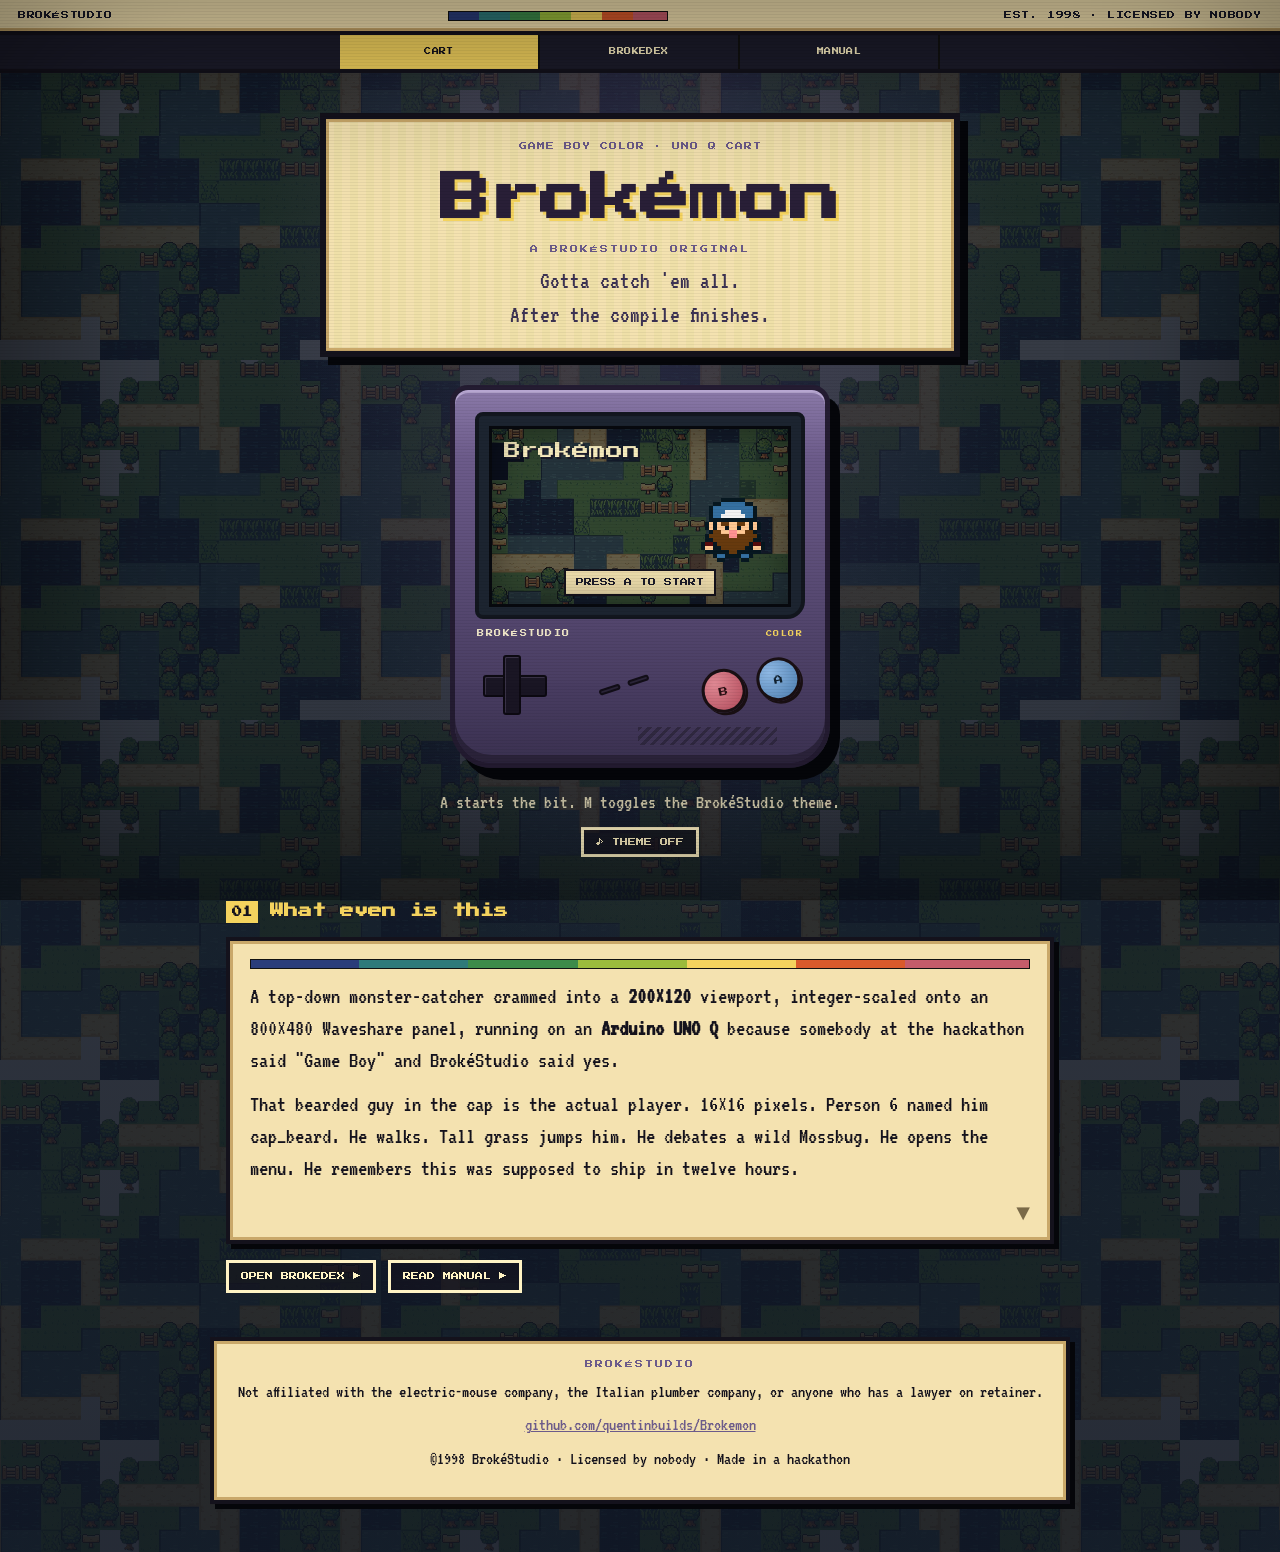
==== landing/index.html @ f752fb01 "feat: add BrokéStudio landing site with Brokedex and booklet Co-authored-by: Cursor <cursoragent@cur" ====
<!DOCTYPE html>
<html lang="en">
<head>
  <meta charset="utf-8">
  <meta name="viewport" content="width=device-width, initial-scale=1">
  <title>Brokémon — BrokéStudio</title>
  <meta name="description" content="A 200×120 monster-catching game from BrokéStudio. Five original creatures. Arduino UNO Q.">
  <link rel="icon" href="assets/walker-idle.png">
  <link rel="preconnect" href="https://fonts.googleapis.com">
  <link rel="preconnect" href="https://fonts.gstatic.com" crossorigin>
  <link href="https://fonts.googleapis.com/css2?family=Press+Start+2P&family=VT323&display=swap" rel="stylesheet">
  <link rel="stylesheet" href="styles.css">
</head>
<body>
  <div class="scanlines" aria-hidden="true"></div>
  <div class="vignette" aria-hidden="true"></div>

  <header class="boot-bar">
    <span>BROKÉSTUDIO</span>
    <span class="tabs" aria-hidden="true"></span>
    <span>EST. 1998 · LICENSED BY NOBODY</span>
  </header>

  <nav class="site-nav">
    <a href="index.html" class="on">CART</a>
    <a href="brokedex.html">BROKEDEX</a>
    <a href="play.html">MANUAL</a>
  </nav>

  <main>
    <section class="hero">
      <div class="cart-label">
        <p class="eyebrow">GAME BOY COLOR · UNO Q CART</p>
        <h1>Brokémon</h1>
        <p class="studio-mark">A BROKÉSTUDIO ORIGINAL</p>
        <p class="tag">Gotta catch 'em all.<br>After the compile finishes.</p>
      </div>

      <div class="gb">
        <div class="gb-bezel">
          <div class="gb-lens">
            <div class="gb-screen" id="screen" role="button" tabindex="0" aria-label="Press A to start">
              <div class="screen-map"></div>
              <div class="screen-shade"></div>
              <i class="walker-sprite screen-walker" aria-hidden="true"></i>
              <div class="screen-ui">
                <p class="screen-title">Brokémon</p>
                <div class="screen-prompt blink">PRESS A TO START</div>
              </div>
              <div class="screen-line hidden" id="line">AH SHIT,<br>HERE WE GO AGAIN</div>
              <div class="crt"></div>
            </div>
          </div>
          <div class="gb-brand">
            <span>BROKÉSTUDIO</span>
            <small>COLOR</small>
          </div>
          <div class="gb-btns">
            <div class="dpad" aria-hidden="true"><i></i></div>
            <div class="selects"><span></span><span></span></div>
            <div class="ab">
              <button type="button" class="face-btn" id="btn-b">B</button>
              <button type="button" class="face-btn a" id="btn-a">A</button>
            </div>
          </div>
          <div class="speaker" aria-hidden="true"></div>
        </div>
      </div>

      <p class="hint" id="hint">A starts the bit. M toggles the BrokéStudio theme.</p>
      <button type="button" class="music" id="music">♪ THEME OFF</button>
    </section>

    <section class="panel">
      <h2><span>01</span> What even is this</h2>
      <div class="window dialogue">
        <div class="window-tabs" aria-hidden="true"></div>
        <p>A top-down monster-catcher crammed into a <strong>200×120</strong> viewport, integer-scaled onto an 800×480 Waveshare panel, running on an <strong>Arduino UNO Q</strong> because somebody at the hackathon said "Game Boy" and BrokéStudio said yes.</p>
        <p>That bearded guy in the cap is the actual player. 16×16 pixels. Person 6 named him cap_beard. He walks. Tall grass jumps him. He debates a wild Mossbug. He opens the menu. He remembers this was supposed to ship in twelve hours.</p>
        <p class="end">▼</p>
      </div>
      <div class="cta-row">
        <a class="music" href="brokedex.html">OPEN BROKEDEX ▶</a>
        <a class="music" href="play.html">READ MANUAL ▶</a>
      </div>
    </section>
  </main>

  <footer class="window">
    <p class="studio-mark">BROKÉSTUDIO</p>
    <p>Not affiliated with the electric-mouse company, the Italian plumber company, or anyone who has a lawyer on retainer.</p>
    <p><a href="https://github.com/quentinbuilds/Brokemon">github.com/quentinbuilds/Brokemon</a></p>
    <p>©1998 BrokéStudio · Licensed by nobody · Made in a hackathon</p>
  </footer>

  <audio id="theme" src="assets/title.ogg" loop preload="none"></audio>
  <script src="script.js"></script>
</body>
</html>
---- landing/styles.css ----
:root {
  --ink: #14121c;
  --navy: #1a1c2c;
  --field: #0e1420;
  --cream: #fff3c4;
  --gold: #f4d35e;
  --panel: #f4e2b0;
  --panel-edge: #c9a86a;
  --shadow: #1c1c2b;
  --grass: #3d8b4a;
  --fire: #d95a2b;
  --water: #3a7ca5;
  --rock: #8a7a5a;
  --electric: #c9b43a;
  --grape: #6c5b8a;
  --grape-dk: #3d3354;
  --lens: #1c2430;
}

* { box-sizing: border-box; }
html, body { margin: 0; }
body {
  min-height: 100vh;
  background:
    radial-gradient(ellipse at 50% 12%, rgb(108 91 138 / 0.28), transparent 42%),
    linear-gradient(rgb(14 20 32 / 0.82), rgb(14 20 32 / 0.9)),
    url("assets/tileset.png") center top / 360px;
  color: var(--cream);
  font-family: "VT323", monospace;
  font-size: 23px;
  line-height: 1.4;
  image-rendering: pixelated;
}

img { image-rendering: pixelated; image-rendering: crisp-edges; }

.scanlines,
.vignette {
  pointer-events: none;
  position: fixed;
  inset: 0;
  z-index: 20;
}
.scanlines {
  background: repeating-linear-gradient(
    to bottom,
    rgb(0 0 0 / 0),
    rgb(0 0 0 / 0) 2px,
    rgb(0 0 0 / 0.1) 3px
  );
}
.vignette {
  box-shadow: inset 0 0 160px 40px rgb(0 0 0 / 0.45);
}

.boot-bar {
  display: flex;
  justify-content: space-between;
  align-items: center;
  gap: 16px;
  padding: 10px 18px;
  background: var(--panel);
  color: var(--shadow);
  font-family: "Press Start 2P", monospace;
  font-size: 8px;
  letter-spacing: 0.6px;
  border-bottom: 4px solid var(--ink);
  box-shadow: inset 0 -3px 0 var(--panel-edge);
}
.site-nav {
  display: flex;
  justify-content: center;
  gap: 0;
  background: #1c1c2b;
  border-bottom: 4px solid var(--ink);
}
.site-nav a {
  flex: 1;
  max-width: 200px;
  padding: 12px 6px;
  text-align: center;
  text-decoration: none;
  color: var(--cream);
  font-family: "Press Start 2P", monospace;
  font-size: 7px;
  letter-spacing: 0.4px;
  border-right: 2px solid #111;
}
.site-nav a:hover,
.site-nav a.on {
  background: var(--gold);
  color: var(--ink);
}

.tabs,
.window-tabs {
  height: 10px;
  flex: 1;
  max-width: 220px;
  background: linear-gradient(
    90deg,
    #2a3d7a 0 14%,
    #2f7a7a 14% 28%,
    #3d8b4a 28% 42%,
    #9bbb3c 42% 56%,
    #f4d35e 56% 70%,
    #d95a2b 70% 84%,
    #c45c6a 84% 100%
  );
  box-shadow: inset 0 0 0 1px #111;
}

.hero {
  max-width: 920px;
  margin: 0 auto;
  padding: 40px 16px 8px;
  text-align: center;
}

.cart-label {
  margin: 0 auto 28px;
  max-width: 640px;
  padding: 22px 18px 18px;
  background:
    repeating-linear-gradient(90deg, #f4e2b0, #f4e2b0 8px, #efe0a8 8px, #efe0a8 16px);
  color: var(--ink);
  border: 6px solid var(--ink);
  box-shadow:
    inset 0 0 0 3px var(--panel-edge),
    8px 8px 0 #05060a;
}
.eyebrow {
  margin: 0 0 12px;
  font-family: "Press Start 2P", monospace;
  font-size: 8px;
  color: #6c5b8a;
  letter-spacing: 1px;
}
h1 {
  margin: 0 0 10px;
  font-family: "Press Start 2P", monospace;
  font-size: clamp(28px, 8vw, 50px);
  color: #2a2038;
  text-shadow: 3px 3px 0 #f4d35e;
}
.studio-mark {
  margin: 0 0 10px;
  font-family: "Press Start 2P", monospace;
  font-size: 8px;
  letter-spacing: 2px;
  color: #6c5b8a;
}
.tag {
  margin: 0;
  font-size: 24px;
  color: #3d3354;
}

.gb { display: flex; justify-content: center; }
.gb-bezel {
  width: min(100%, 380px);
  padding: 22px 20px 16px;
  background:
    linear-gradient(180deg, #8a79a8 0%, var(--grape) 18%, var(--grape-dk) 100%);
  border: 5px solid #241c32;
  border-radius: 18px 18px 42px 42px;
  box-shadow:
    inset 0 3px 0 #b6a6d0,
    inset 0 -8px 0 #2c243c,
    10px 12px 0 #05060a;
}
.gb-lens {
  padding: 10px 10px 8px;
  background: var(--lens);
  border: 4px solid #12161e;
  border-radius: 8px 8px 18px 8px;
}
.gb-screen {
  position: relative;
  aspect-ratio: 200 / 120;
  overflow: hidden;
  cursor: pointer;
  background: #0c101e;
  border: 3px solid #07090e;
}
.screen-map {
  position: absolute;
  inset: 0;
  background: url("assets/tileset.png") center / cover;
  filter: saturate(0.85) brightness(0.62);
}
.screen-shade { position: absolute; inset: 0; background: rgb(12 16 30 / 0.38); }
.walker-sprite {
  width: 16px;
  height: 16px;
  display: inline-block;
  background: url("assets/walker.png") 0 0 / 160px 16px no-repeat;
  image-rendering: pixelated;
}
.walker-sprite.idle { transform: scale(5); transform-origin: left center; }
.walker-sprite.walk { animation: walk-front 0.34s steps(1) infinite; }

.screen-walker {
  position: absolute;
  right: 16%;
  bottom: 24%;
  transform: scale(4);
  transform-origin: bottom center;
  animation: walk-front 0.34s steps(1) infinite;
}
.screen-ui {
  position: absolute;
  inset: 0;
  display: flex;
  flex-direction: column;
  justify-content: space-between;
  padding: 10px 12px 8px;
}
.screen-title {
  margin: 0;
  width: 64%;
  text-align: left;
  font-family: "Press Start 2P", monospace;
  font-size: clamp(11px, 3.2vw, 17px);
  color: var(--cream);
  text-shadow: 2px 2px 0 var(--shadow);
}
.screen-prompt {
  align-self: center;
  padding: 6px 10px;
  background: rgb(244 226 176 / 0.96);
  color: var(--shadow);
  font-family: "Press Start 2P", monospace;
  font-size: 8px;
  border: 2px solid var(--ink);
}
.blink { animation: blink 1.1s steps(2, end) infinite; }
.screen-line {
  position: absolute;
  left: 7%;
  right: 7%;
  top: 30%;
  padding: 12px 10px;
  background: rgb(20 18 28 / 0.92);
  color: var(--cream);
  border: 3px solid var(--cream);
  font-family: "Press Start 2P", monospace;
  font-size: 9px;
  line-height: 1.65;
}
.hidden { display: none !important; }
.crt {
  position: absolute;
  inset: 0;
  box-shadow: inset 0 0 36px rgb(0 0 0 / 0.4);
  pointer-events: none;
}

.gb-brand {
  display: flex;
  justify-content: space-between;
  align-items: baseline;
  margin: 10px 2px 12px;
  font-family: "Press Start 2P", monospace;
  font-size: 7px;
  letter-spacing: 1.5px;
  color: #efe6c8;
}
.gb-brand small {
  font-size: 6px;
  color: #f4d35e;
}

.gb-btns {
  display: flex;
  justify-content: space-between;
  align-items: center;
  padding: 0 4px 8px;
}
.dpad {
  width: 68px;
  height: 68px;
  position: relative;
}
.dpad i,
.dpad::before {
  content: "";
  position: absolute;
  background: #1a1624;
  border: 2px solid #0d0a12;
  box-shadow: inset 1px 1px 0 #3a3348;
}
.dpad i { left: 24px; top: 4px; width: 18px; height: 60px; border-radius: 3px; }
.dpad::before { left: 4px; top: 24px; width: 60px; height: 18px; border-radius: 3px; }

.selects {
  display: flex;
  gap: 8px;
  transform: rotate(-18deg);
}
.selects span {
  width: 22px;
  height: 6px;
  border-radius: 6px;
  background: #2a2438;
  border: 2px solid #120e18;
}

.ab { display: flex; gap: 12px; transform: rotate(-12deg); }
.face-btn {
  width: 44px;
  height: 44px;
  border-radius: 50%;
  border: 3px solid #1a1014;
  background: radial-gradient(circle at 30% 28%, #e08994, #b44c5c);
  color: #2a1014;
  font-family: "Press Start 2P", monospace;
  font-size: 9px;
  cursor: pointer;
  box-shadow: 2px 3px 0 #1a1014;
}
.face-btn.a {
  background: radial-gradient(circle at 30% 28%, #8eb8e4, #4d7eb0);
  color: #10202e;
}
.face-btn:active { transform: translate(1px, 2px); box-shadow: none; }

.speaker {
  height: 18px;
  margin: 0 28px 2px auto;
  width: 42%;
  background: repeating-linear-gradient(
    135deg,
    #2a2438 0 3px,
    transparent 3px 7px
  );
  opacity: 0.7;
}

.hint {
  max-width: 520px;
  margin: 20px auto 8px;
  color: #d8d0b0;
  font-size: 20px;
}
.music {
  margin: 0 0 10px;
  padding: 8px 12px;
  border: 3px solid var(--cream);
  background: rgb(20 18 28 / 0.55);
  color: var(--cream);
  font-family: "Press Start 2P", monospace;
  font-size: 8px;
  cursor: pointer;
}

.panel {
  max-width: 860px;
  margin: 0 auto;
  padding: 26px 16px;
}
h2 {
  display: flex;
  align-items: center;
  gap: 12px;
  margin: 0 0 14px;
  font-family: "Press Start 2P", monospace;
  font-size: 14px;
  color: var(--gold);
  text-shadow: 2px 2px 0 var(--shadow);
}
h2 span {
  display: inline-block;
  padding: 4px 6px;
  background: var(--gold);
  color: var(--ink);
  text-shadow: none;
  font-size: 10px;
}
.sub { margin: -4px 0 16px; color: #d8d0b0; }

.page-lead {
  display: flex;
  align-items: center;
  gap: 28px;
  margin-bottom: 18px;
}
.page-lead .walker-sprite { flex: 0 0 16px; }

.cta-row {
  display: flex;
  flex-wrap: wrap;
  gap: 12px;
  margin-top: 16px;
}
.cta-row .music { text-decoration: none; display: inline-block; }

.field {
  position: relative;
  height: 160px;
  margin-bottom: 18px;
  overflow: hidden;
  padding: 0;
}
.field-map {
  position: absolute;
  inset: 0;
  background: url("assets/tileset.png") center / 280px;
  filter: saturate(0.8) brightness(0.7);
}
.field-walker {
  position: absolute;
  left: 12%;
  bottom: 36px;
  transform: scale(5);
  transform-origin: bottom left;
  animation: walk-front 0.34s steps(1) infinite, patrol 3.2s steps(8) infinite;
}
.field-caption {
  position: absolute;
  left: 10px;
  right: 10px;
  bottom: 8px;
  margin: 0;
  font-family: "Press Start 2P", monospace;
  font-size: 7px;
  color: var(--cream);
  text-shadow: 2px 2px 0 #111;
}

.window {
  background: var(--panel);
  color: var(--ink);
  border: 4px solid var(--ink);
  box-shadow:
    inset 0 0 0 3px var(--panel-edge),
    5px 5px 0 #05060a;
}
.dialogue { padding: 18px 20px 10px; }
.dialogue .window-tabs { display: block; margin: 0 0 12px; max-width: 100%; }
.dialogue p { margin: 0 0 12px; }
.dialogue .end { text-align: right; margin: 0; color: #7a6a48; animation: bob 0.8s steps(2, end) infinite; }

.dex { display: grid; gap: 16px; }
.mon {
  display: grid;
  grid-template-columns: 132px 1fr;
  gap: 14px;
  padding: 12px;
}
.tiny-row {
  display: grid;
  grid-template-columns: 1fr 1fr;
  gap: 16px;
}
.mon.tiny { grid-template-columns: 56px 1fr; align-items: center; }
.mon h3 {
  margin: 0;
  font-family: "Press Start 2P", monospace;
  font-size: 11px;
}
.mon header {
  display: flex;
  flex-wrap: wrap;
  align-items: center;
  gap: 8px;
  margin-bottom: 6px;
}
.mon header small {
  width: 100%;
  font-family: "Press Start 2P", monospace;
  font-size: 7px;
  color: #6c5b8a;
}
.mon p { margin: 0; }
.art {
  width: 132px;
  height: 132px;
  object-fit: contain;
  background:
    linear-gradient(#1a1c2c, #1a1c2c) padding-box,
    repeating-linear-gradient(45deg, #2a3142, #2a3142 6px, #232836 6px, #232836 12px) border-box;
  border: 3px solid var(--ink);
}
.gb-sprite {
  width: 16px;
  height: 16px;
  transform: scale(2);
  transform-origin: left center;
}
.gb-sprite.lg {
  width: 16px;
  height: 16px;
  transform: scale(3);
  transform-origin: center;
  justify-self: center;
}

.type {
  padding: 3px 6px;
  font-family: "Press Start 2P", monospace;
  font-size: 7px;
  border: 2px solid var(--ink);
}
.type.fire { background: var(--fire); color: #fff3c4; }
.type.grass { background: var(--grass); color: #fff3c4; }
.type.water { background: var(--water); color: #fff3c4; }
.type.rock { background: var(--rock); color: #fff3c4; }
.type.electric { background: var(--electric); color: #1c1c2b; }

.stat {
  display: flex;
  align-items: center;
  gap: 8px;
  margin-top: 10px;
  font-family: "Press Start 2P", monospace;
  font-size: 8px;
}
.hud-bar {
  flex: 1;
  height: 10px;
  border: 2px solid var(--ink);
  background: #1c1c2b;
}
.hud-bar i {
  display: block;
  height: 100%;
  background: linear-gradient(90deg, #3d8b4a 0 55%, #c9b43a 55% 80%, #d95a2b 80%);
}

.steps {
  margin: 0 0 14px;
  padding: 0;
  list-style: none;
  counter-reset: step;
}
.steps li {
  counter-increment: step;
  margin: 0 0 10px;
  padding: 12px 14px 12px 52px;
  background: rgb(244 226 176 / 0.12);
  border: 3px solid var(--cream);
  box-shadow: 4px 4px 0 #05060a;
  position: relative;
}
.steps li::before {
  content: counter(step);
  position: absolute;
  left: 12px;
  top: 13px;
  font-family: "Press Start 2P", monospace;
  font-size: 11px;
  color: var(--gold);
}
.steps b { color: var(--gold); }

.walker {
  display: flex;
  align-items: center;
  gap: 22px;
  padding: 12px 14px;
  font-size: 20px;
}
.player-walk {
  width: 8px;
  height: 12px;
  display: block;
  background: url("assets/player.png") 0 0 / 64px 12px;
  transform: scale(4);
  transform-origin: left center;
  animation: walk 0.6s steps(2) infinite;
}

.booklet {
  padding: 22px 22px 16px;
}
.booklet h2 {
  margin: 0 0 8px;
  color: var(--ink);
  text-shadow: none;
}
.booklet h3 {
  margin: 18px 0 8px;
  font-family: "Press Start 2P", monospace;
  font-size: 10px;
  color: #6c5b8a;
}
.book-kicker {
  margin: 0 0 10px;
  font-family: "Press Start 2P", monospace;
  font-size: 7px;
  letter-spacing: 1px;
  color: #6c5b8a;
}
.book-lead,
.booklet p {
  margin: 0 0 10px;
}
.book-cap {
  margin: 8px 0 4px !important;
  font-size: 20px;
  color: #5a4a38;
}
.book-spec {
  margin: 16px 0 0 !important;
  font-size: 18px;
  color: #7a6a48;
}
.booklet .field {
  margin: 12px 0 4px;
  border: 3px solid var(--ink);
  box-shadow: none;
  background: none;
}
.pad {
  width: 100%;
  border-collapse: collapse;
  margin: 0 0 8px;
}
.pad th,
.pad td {
  padding: 8px 6px;
  border-bottom: 2px solid #d8c48a;
  text-align: left;
  vertical-align: top;
}
.pad th {
  width: 28%;
  font-family: "Press Start 2P", monospace;
  font-size: 8px;
  color: #3d3354;
}
.caution {
  margin: 16px 0 8px;
  padding: 12px 12px 10px;
  border: 3px solid var(--ink);
  background: #f4d35e;
  font-size: 20px;
}
.caution b {
  display: block;
  margin-bottom: 6px;
  font-family: "Press Start 2P", monospace;
  font-size: 8px;
}

footer.window {
  max-width: 860px;
  margin: 8px auto 48px;
  padding: 18px 16px 20px;
  text-align: center;
  font-size: 18px;
}
footer a { color: #6c5b8a; }
footer p { margin: 0 0 8px; }

@keyframes bob {
  from { transform: translateY(0); }
  to { transform: translateY(3px); }
}
@keyframes walk {
  from { background-position: 0 0; }
  to { background-position: -16px 0; }
}
@keyframes blink {
  50% { opacity: 0.25; }
}
@keyframes walk-front {
  0%, 49% { background-position: -64px 0; }
  50%, 100% { background-position: -80px 0; }
}
@keyframes patrol {
  0% { left: 10%; }
  100% { left: 72%; }
}

@media (max-width: 700px) {
  .boot-bar { font-size: 6px; }
  .tiny-row,
  .mon,
  .mon.tiny,
  .page-lead { grid-template-columns: 1fr; }
  .page-lead { flex-direction: column; align-items: flex-start; }
  .art { width: 100%; height: 180px; }
}
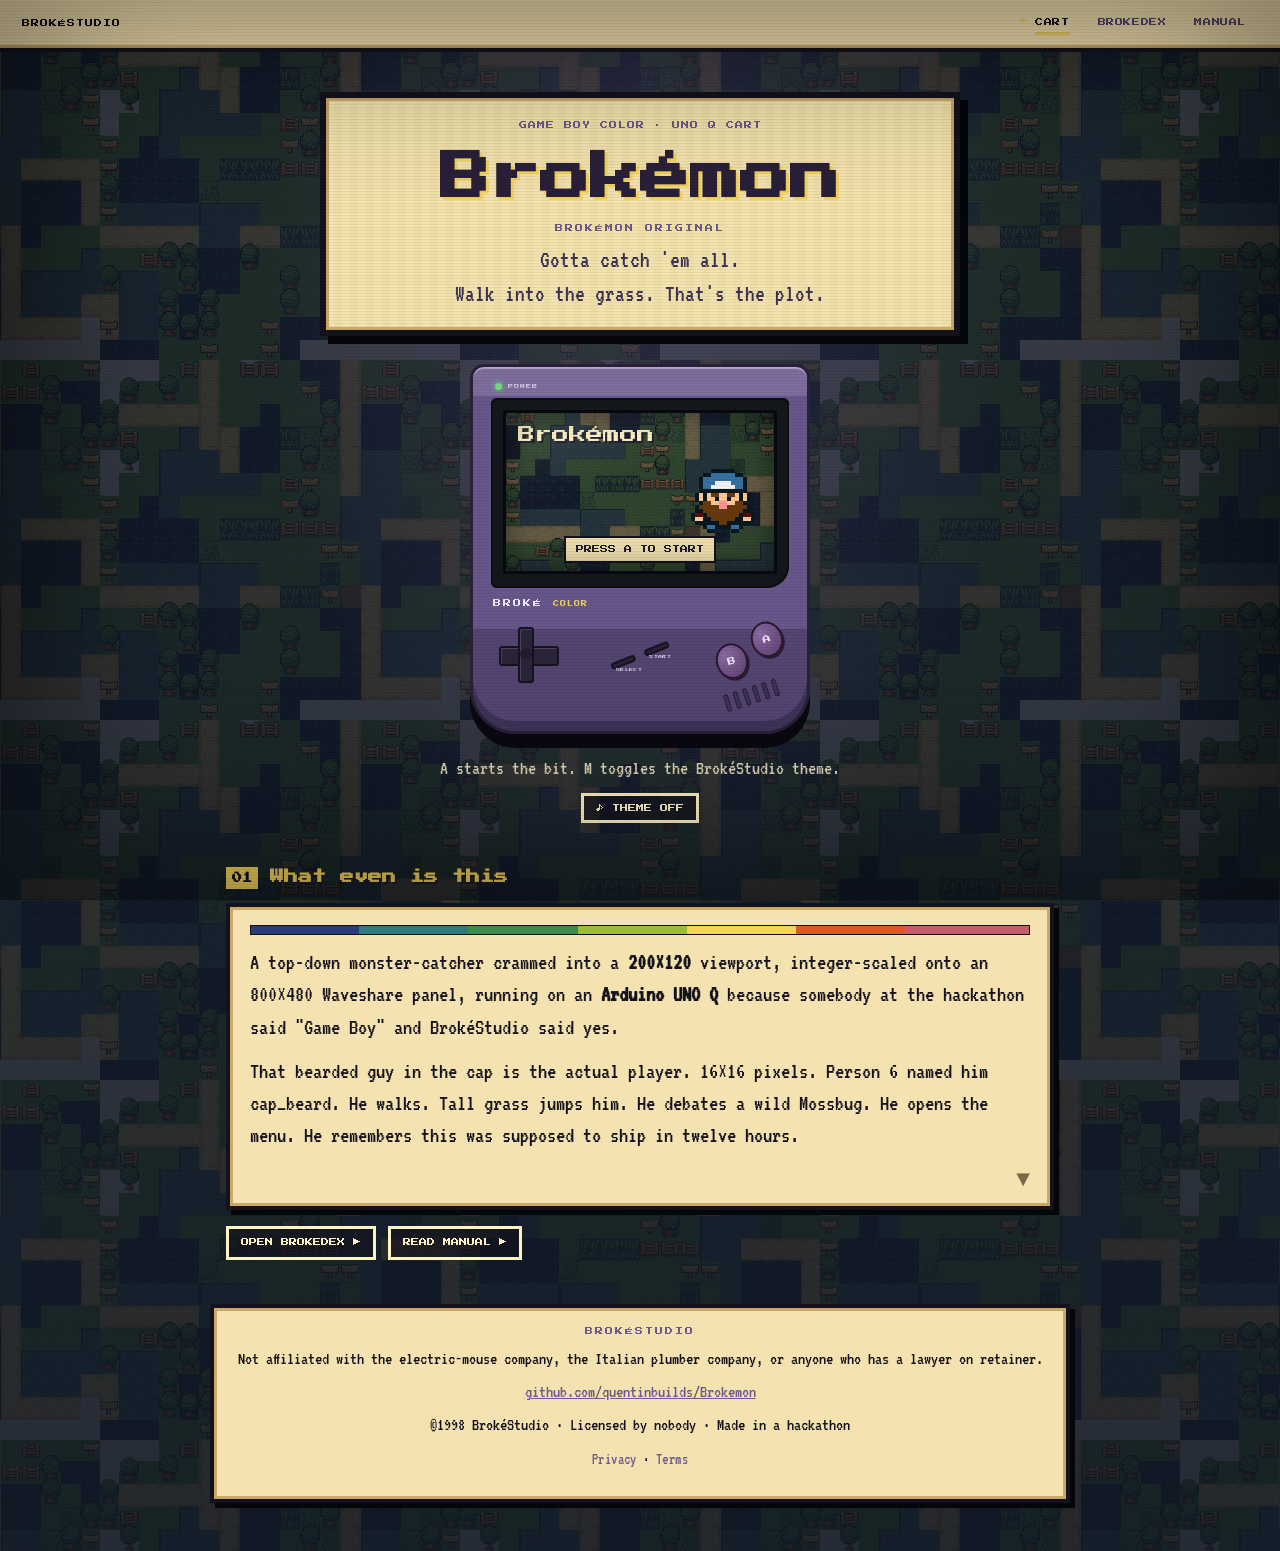
==== commit e5ed0584: "feat: polish the BrokéStudio cart page and add privacy plus terms The header, Game Boy shell, and fo" ====
--- a/landing/index.html
+++ b/landing/index.html
@@ -15,30 +15,28 @@
   <div class="scanlines" aria-hidden="true"></div>
   <div class="vignette" aria-hidden="true"></div>
 
-  <header class="boot-bar">
-    <span>BROKÉSTUDIO</span>
-    <span class="tabs" aria-hidden="true"></span>
-    <span>EST. 1998 · LICENSED BY NOBODY</span>
+  <header class="topbar">
+    <a class="logo" href="index.html">BROKÉSTUDIO</a>
+    <nav class="site-nav">
+      <a href="index.html" class="on">CART</a>
+      <a href="brokedex.html">BROKEDEX</a>
+      <a href="play.html">MANUAL</a>
+    </nav>
   </header>
-
-  <nav class="site-nav">
-    <a href="index.html" class="on">CART</a>
-    <a href="brokedex.html">BROKEDEX</a>
-    <a href="play.html">MANUAL</a>
-  </nav>
 
   <main>
     <section class="hero">
       <div class="cart-label">
         <p class="eyebrow">GAME BOY COLOR · UNO Q CART</p>
         <h1>Brokémon</h1>
-        <p class="studio-mark">A BROKÉSTUDIO ORIGINAL</p>
-        <p class="tag">Gotta catch 'em all.<br>After the compile finishes.</p>
+        <p class="studio-mark">BROKÉMON ORIGINAL</p>
+        <p class="tag">Gotta catch 'em all.<br>Walk into the grass. That's the plot.</p>
       </div>
 
       <div class="gb">
-        <div class="gb-bezel">
-          <div class="gb-lens">
+        <div class="gb-shell">
+          <div class="gb-power"><i></i><span>POWER</span></div>
+          <div class="gb-well">
             <div class="gb-screen" id="screen" role="button" tabindex="0" aria-label="Press A to start">
               <div class="screen-map"></div>
               <div class="screen-shade"></div>
@@ -51,19 +49,19 @@
               <div class="crt"></div>
             </div>
           </div>
-          <div class="gb-brand">
-            <span>BROKÉSTUDIO</span>
-            <small>COLOR</small>
-          </div>
-          <div class="gb-btns">
+          <p class="gb-wordmark">BROKÉ <small>COLOR</small></p>
+          <div class="gb-controls">
             <div class="dpad" aria-hidden="true"><i></i></div>
-            <div class="selects"><span></span><span></span></div>
+            <div class="selects">
+              <span><em>SELECT</em></span>
+              <span><em>START</em></span>
+            </div>
             <div class="ab">
-              <button type="button" class="face-btn" id="btn-b">B</button>
-              <button type="button" class="face-btn a" id="btn-a">A</button>
+              <button type="button" class="face-btn" id="btn-b" aria-label="B">B</button>
+              <button type="button" class="face-btn a" id="btn-a" aria-label="A">A</button>
             </div>
           </div>
-          <div class="speaker" aria-hidden="true"></div>
+          <div class="speaker" aria-hidden="true"><i></i><i></i><i></i><i></i><i></i><i></i></div>
         </div>
       </div>
 
@@ -91,6 +89,7 @@
     <p>Not affiliated with the electric-mouse company, the Italian plumber company, or anyone who has a lawyer on retainer.</p>
     <p><a href="https://github.com/quentinbuilds/Brokemon">github.com/quentinbuilds/Brokemon</a></p>
     <p>©1998 BrokéStudio · Licensed by nobody · Made in a hackathon</p>
+    <p class="legal-links"><a href="privacy.html">Privacy</a> · <a href="terms.html">Terms</a></p>
   </footer>
 
   <audio id="theme" src="assets/title.ogg" loop preload="none"></audio>
--- a/landing/styles.css
+++ b/landing/styles.css
@@ -53,44 +53,73 @@
   box-shadow: inset 0 0 160px 40px rgb(0 0 0 / 0.45);
 }
 
-.boot-bar {
-  display: flex;
+.topbar {
+  display: flex;
+  align-items: center;
   justify-content: space-between;
-  align-items: center;
   gap: 16px;
-  padding: 10px 18px;
+  min-height: 52px;
+  padding: 0 22px;
   background: var(--panel);
-  color: var(--shadow);
-  font-family: "Press Start 2P", monospace;
-  font-size: 8px;
-  letter-spacing: 0.6px;
   border-bottom: 4px solid var(--ink);
   box-shadow: inset 0 -3px 0 var(--panel-edge);
 }
+.logo {
+  flex: 0 0 auto;
+  color: var(--ink);
+  text-decoration: none;
+  font-family: "Press Start 2P", monospace;
+  font-size: 8px;
+  letter-spacing: 1px;
+  white-space: nowrap;
+}
 .site-nav {
   display: flex;
-  justify-content: center;
-  gap: 0;
-  background: #1c1c2b;
-  border-bottom: 4px solid var(--ink);
+  align-items: center;
+  justify-content: flex-end;
+  gap: 4px;
+  min-width: 0;
 }
 .site-nav a {
-  flex: 1;
-  max-width: 200px;
-  padding: 12px 6px;
-  text-align: center;
+  position: relative;
+  padding: 8px 12px 10px;
+  color: #5a4a72;
   text-decoration: none;
-  color: var(--cream);
-  font-family: "Press Start 2P", monospace;
-  font-size: 7px;
-  letter-spacing: 0.4px;
-  border-right: 2px solid #111;
-}
-.site-nav a:hover,
-.site-nav a.on {
+  font-family: "Press Start 2P", monospace;
+  font-size: 8px;
+  letter-spacing: 0.6px;
+  white-space: nowrap;
+  transition: color 0.16s ease;
+}
+.site-nav a::before {
+  content: "▶";
+  position: absolute;
+  left: -2px;
+  top: 8px;
+  font-size: 6px;
+  color: var(--gold);
+  opacity: 0;
+  transform: translateX(-4px);
+  transition: opacity 0.16s ease, transform 0.16s ease;
+}
+.site-nav a::after {
+  content: "";
+  position: absolute;
+  left: 12px;
+  right: 12px;
+  bottom: 4px;
+  height: 3px;
   background: var(--gold);
-  color: var(--ink);
-}
+  transform: scaleX(0);
+  transform-origin: center;
+  transition: transform 0.18s ease;
+}
+.site-nav a:hover { color: var(--ink); }
+.site-nav a.on { color: var(--ink); }
+.site-nav a:hover::before,
+.site-nav a.on::before { opacity: 1; transform: translateX(0); }
+.site-nav a:hover::after,
+.site-nav a.on::after { transform: scaleX(1); }
 
 .tabs,
 .window-tabs {
@@ -157,23 +186,41 @@
 }
 
 .gb { display: flex; justify-content: center; }
-.gb-bezel {
-  width: min(100%, 380px);
-  padding: 22px 20px 16px;
+.gb-shell {
+  width: min(100%, 340px);
+  padding: 16px 18px 14px;
+  image-rendering: auto;
   background:
-    linear-gradient(180deg, #8a79a8 0%, var(--grape) 18%, var(--grape-dk) 100%);
-  border: 5px solid #241c32;
-  border-radius: 18px 18px 42px 42px;
+    linear-gradient(180deg, #7d6c9c 0 8%, #67568a 8% 72%, #534470 72%);
+  border: 3px solid #2a2138;
+  border-radius: 14px 14px 46px 46px;
   box-shadow:
-    inset 0 3px 0 #b6a6d0,
-    inset 0 -8px 0 #2c243c,
-    10px 12px 0 #05060a;
-}
-.gb-lens {
-  padding: 10px 10px 8px;
-  background: var(--lens);
-  border: 4px solid #12161e;
-  border-radius: 8px 8px 18px 8px;
+    inset 0 2px 0 #b4a4cc,
+    inset 0 -10px 0 #3d3358,
+    0 14px 0 #0a0810;
+}
+.gb-power {
+  display: flex;
+  align-items: center;
+  gap: 6px;
+  margin: 0 0 8px 4px;
+  font-family: "Press Start 2P", monospace;
+  font-size: 5px;
+  letter-spacing: 1px;
+  color: #cfc4e4;
+}
+.gb-power i {
+  width: 7px;
+  height: 7px;
+  border-radius: 50%;
+  background: #6adf7a;
+  box-shadow: 0 0 6px #6adf7a;
+}
+.gb-well {
+  padding: 12px 12px 14px;
+  background: #14181d;
+  border-radius: 6px 6px 22px 6px;
+  box-shadow: inset 0 0 0 2px #0b0d10;
 }
 .gb-screen {
   position: relative;
@@ -252,30 +299,30 @@
 .crt {
   position: absolute;
   inset: 0;
-  box-shadow: inset 0 0 36px rgb(0 0 0 / 0.4);
+  background: linear-gradient(160deg, rgb(255 255 255 / 0.08), transparent 42%);
+  box-shadow: inset 0 0 28px rgb(0 0 0 / 0.45);
   pointer-events: none;
 }
 
-.gb-brand {
-  display: flex;
-  justify-content: space-between;
-  align-items: baseline;
+.gb-wordmark {
   margin: 10px 2px 12px;
   font-family: "Press Start 2P", monospace;
-  font-size: 7px;
-  letter-spacing: 1.5px;
-  color: #efe6c8;
-}
-.gb-brand small {
+  font-size: 8px;
+  letter-spacing: 2px;
+  color: #efe8ff;
+  text-align: left;
+}
+.gb-wordmark small {
   font-size: 6px;
+  letter-spacing: 1px;
   color: #f4d35e;
 }
 
-.gb-btns {
-  display: flex;
-  justify-content: space-between;
-  align-items: center;
-  padding: 0 4px 8px;
+.gb-controls {
+  display: grid;
+  grid-template-columns: 72px 1fr 72px;
+  align-items: center;
+  padding: 0 2px 6px;
 }
 .dpad {
   width: 68px;
@@ -286,55 +333,83 @@
 .dpad::before {
   content: "";
   position: absolute;
-  background: #1a1624;
-  border: 2px solid #0d0a12;
-  box-shadow: inset 1px 1px 0 #3a3348;
-}
-.dpad i { left: 24px; top: 4px; width: 18px; height: 60px; border-radius: 3px; }
-.dpad::before { left: 4px; top: 24px; width: 60px; height: 18px; border-radius: 3px; }
+  background: #2a2438;
+  border: 2px solid #16121f;
+  box-shadow: inset 1px 1px 0 #4a425c;
+}
+.dpad i { left: 25px; top: 6px; width: 16px; height: 56px; border-radius: 3px; }
+.dpad::before { left: 6px; top: 25px; width: 56px; height: 16px; border-radius: 3px; }
+.dpad::after {
+  content: "";
+  position: absolute;
+  left: 27px;
+  top: 27px;
+  width: 12px;
+  height: 12px;
+  border-radius: 50%;
+  background: #221c2e;
+}
 
 .selects {
   display: flex;
+  justify-content: center;
+  gap: 10px;
+  transform: rotate(-22deg);
+}
+.selects span {
+  width: 26px;
+  height: 7px;
+  border-radius: 8px;
+  background: #2a2438;
+  border: 2px solid #16121f;
+}
+.selects em {
+  display: block;
+  margin-top: 8px;
+  font-family: "Press Start 2P", monospace;
+  font-size: 4px;
+  font-style: normal;
+  letter-spacing: 0.4px;
+  color: #cfc4e4;
+  transform: rotate(22deg);
+}
+
+.ab {
+  display: flex;
+  justify-content: flex-end;
   gap: 8px;
   transform: rotate(-18deg);
 }
-.selects span {
-  width: 22px;
-  height: 6px;
+.face-btn {
+  width: 36px;
+  height: 36px;
+  border-radius: 50%;
+  border: 2px solid #2a1830;
+  background: radial-gradient(circle at 32% 28%, #8a6aa0, #5a3d6e);
+  color: #efe8ff;
+  font-family: "Press Start 2P", monospace;
+  font-size: 8px;
+  cursor: pointer;
+  box-shadow: 1px 2px 0 #2a1830;
+  transition: transform 0.08s ease, box-shadow 0.08s ease;
+}
+.face-btn.a { margin-top: -10px; }
+.face-btn:active { transform: translate(1px, 2px); box-shadow: none; }
+
+.speaker {
+  display: flex;
+  justify-content: flex-end;
+  gap: 5px;
+  margin: 4px 8px 0 auto;
+  width: 46%;
+  transform: rotate(-18deg);
+}
+.speaker i {
+  width: 5px;
+  height: 18px;
   border-radius: 6px;
-  background: #2a2438;
-  border: 2px solid #120e18;
-}
-
-.ab { display: flex; gap: 12px; transform: rotate(-12deg); }
-.face-btn {
-  width: 44px;
-  height: 44px;
-  border-radius: 50%;
-  border: 3px solid #1a1014;
-  background: radial-gradient(circle at 30% 28%, #e08994, #b44c5c);
-  color: #2a1014;
-  font-family: "Press Start 2P", monospace;
-  font-size: 9px;
-  cursor: pointer;
-  box-shadow: 2px 3px 0 #1a1014;
-}
-.face-btn.a {
-  background: radial-gradient(circle at 30% 28%, #8eb8e4, #4d7eb0);
-  color: #10202e;
-}
-.face-btn:active { transform: translate(1px, 2px); box-shadow: none; }
-
-.speaker {
-  height: 18px;
-  margin: 0 28px 2px auto;
-  width: 42%;
-  background: repeating-linear-gradient(
-    135deg,
-    #2a2438 0 3px,
-    transparent 3px 7px
-  );
-  opacity: 0.7;
+  background: #3d3358;
+  box-shadow: inset 0 0 0 1px #2a2138;
 }
 
 .hint {
@@ -653,6 +728,13 @@
 }
 footer a { color: #6c5b8a; }
 footer p { margin: 0 0 8px; }
+.legal-links {
+  margin-top: 10px !important;
+  font-size: 16px;
+  letter-spacing: 0.4px;
+}
+.legal-links a { text-decoration: none; }
+.legal-links a:hover { color: var(--ink); }
 
 @keyframes bob {
   from { transform: translateY(0); }
@@ -674,8 +756,16 @@
   100% { left: 72%; }
 }
 
-@media (max-width: 700px) {
-  .boot-bar { font-size: 6px; }
+@media (max-width: 720px) {
+  .topbar {
+    flex-direction: column;
+    align-items: stretch;
+    padding: 10px 12px 0;
+    gap: 0;
+  }
+  .logo { padding-bottom: 6px; }
+  .site-nav { justify-content: space-between; }
+  .site-nav a { flex: 1; text-align: center; padding: 10px 6px 12px; }
   .tiny-row,
   .mon,
   .mon.tiny,
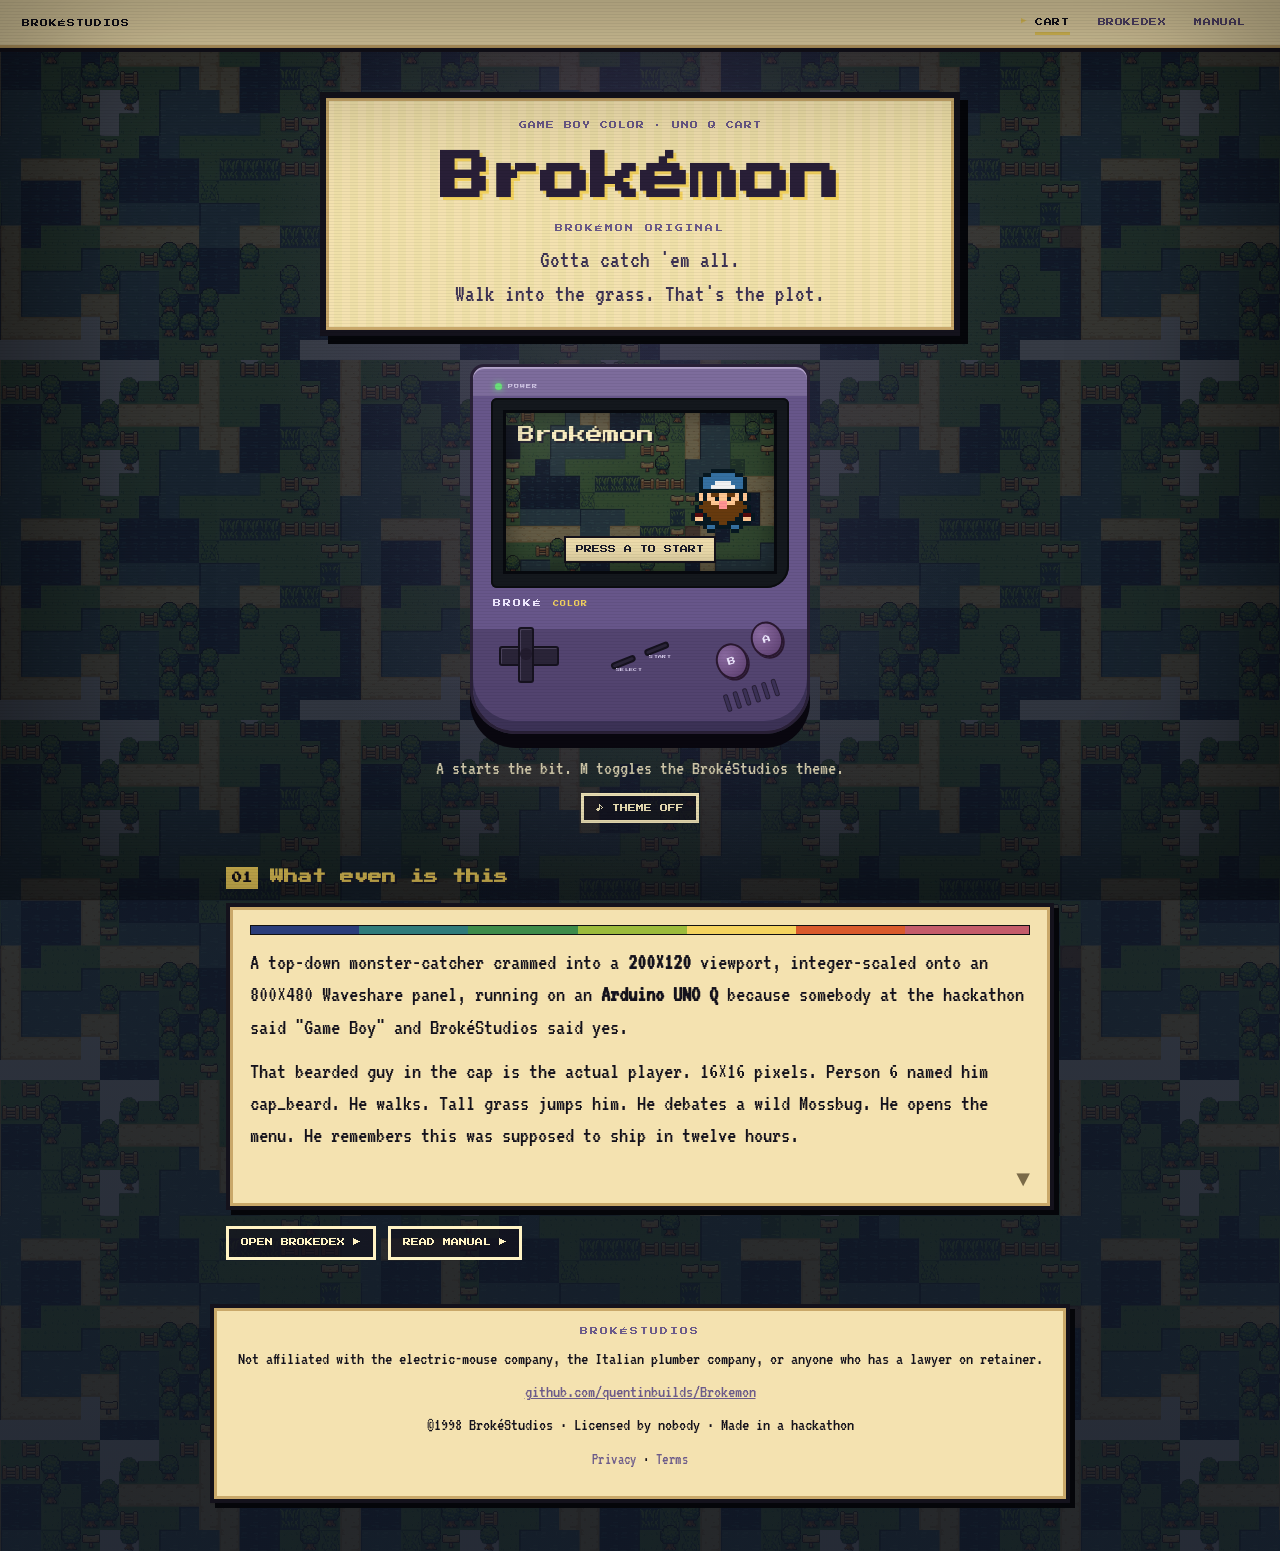
==== commit 1dcceb97: "feat: rename the studio to BrokéStudios The landing copy and wordmarks now use the plural name every" ====
--- a/landing/index.html
+++ b/landing/index.html
@@ -3,8 +3,8 @@
 <head>
   <meta charset="utf-8">
   <meta name="viewport" content="width=device-width, initial-scale=1">
-  <title>Brokémon — BrokéStudio</title>
-  <meta name="description" content="A 200×120 monster-catching game from BrokéStudio. Five original creatures. Arduino UNO Q.">
+  <title>Brokémon — BrokéStudios</title>
+  <meta name="description" content="A 200×120 monster-catching game from BrokéStudios. Five original creatures. Arduino UNO Q.">
   <link rel="icon" href="assets/walker-idle.png">
   <link rel="preconnect" href="https://fonts.googleapis.com">
   <link rel="preconnect" href="https://fonts.gstatic.com" crossorigin>
@@ -16,7 +16,7 @@
   <div class="vignette" aria-hidden="true"></div>
 
   <header class="topbar">
-    <a class="logo" href="index.html">BROKÉSTUDIO</a>
+    <a class="logo" href="index.html">BROKÉSTUDIOS</a>
     <nav class="site-nav">
       <a href="index.html" class="on">CART</a>
       <a href="brokedex.html">BROKEDEX</a>
@@ -65,7 +65,7 @@
         </div>
       </div>
 
-      <p class="hint" id="hint">A starts the bit. M toggles the BrokéStudio theme.</p>
+      <p class="hint" id="hint">A starts the bit. M toggles the BrokéStudios theme.</p>
       <button type="button" class="music" id="music">♪ THEME OFF</button>
     </section>
 
@@ -73,7 +73,7 @@
       <h2><span>01</span> What even is this</h2>
       <div class="window dialogue">
         <div class="window-tabs" aria-hidden="true"></div>
-        <p>A top-down monster-catcher crammed into a <strong>200×120</strong> viewport, integer-scaled onto an 800×480 Waveshare panel, running on an <strong>Arduino UNO Q</strong> because somebody at the hackathon said "Game Boy" and BrokéStudio said yes.</p>
+        <p>A top-down monster-catcher crammed into a <strong>200×120</strong> viewport, integer-scaled onto an 800×480 Waveshare panel, running on an <strong>Arduino UNO Q</strong> because somebody at the hackathon said "Game Boy" and BrokéStudios said yes.</p>
         <p>That bearded guy in the cap is the actual player. 16×16 pixels. Person 6 named him cap_beard. He walks. Tall grass jumps him. He debates a wild Mossbug. He opens the menu. He remembers this was supposed to ship in twelve hours.</p>
         <p class="end">▼</p>
       </div>
@@ -85,10 +85,10 @@
   </main>
 
   <footer class="window">
-    <p class="studio-mark">BROKÉSTUDIO</p>
+    <p class="studio-mark">BROKÉSTUDIOS</p>
     <p>Not affiliated with the electric-mouse company, the Italian plumber company, or anyone who has a lawyer on retainer.</p>
     <p><a href="https://github.com/quentinbuilds/Brokemon">github.com/quentinbuilds/Brokemon</a></p>
-    <p>©1998 BrokéStudio · Licensed by nobody · Made in a hackathon</p>
+    <p>©1998 BrokéStudios · Licensed by nobody · Made in a hackathon</p>
     <p class="legal-links"><a href="privacy.html">Privacy</a> · <a href="terms.html">Terms</a></p>
   </footer>
 
